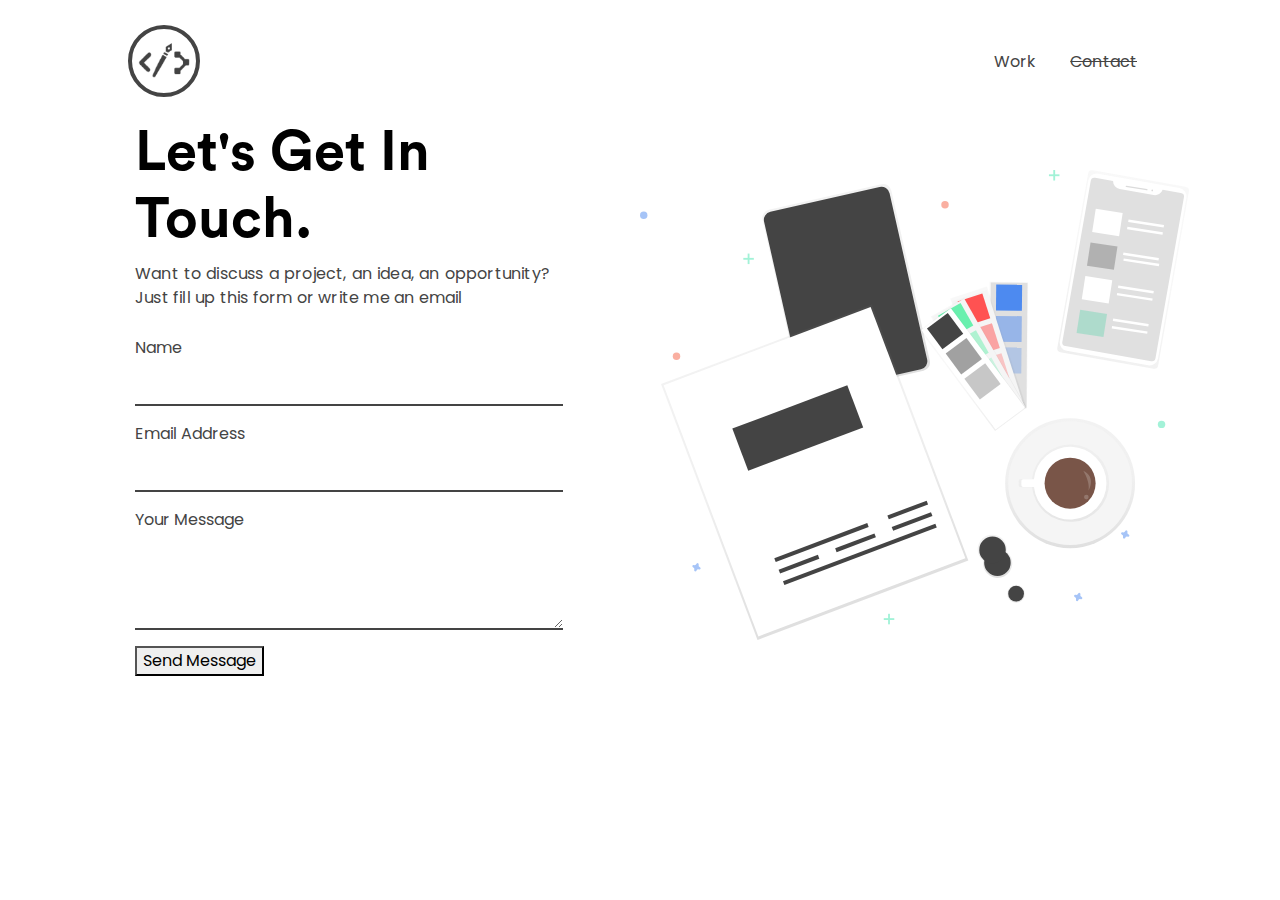
==== contact.html @ 95e2fcd9 "Initial commit of the first version" ====
<html>

<head>
    <script async src="https://www.googletagmanager.com/gtag/js?id=UA-159411627-1"></script>
    <script>
        window.dataLayer = window.dataLayer || [];

        function gtag() {
            dataLayer.push(arguments);
        }
        gtag('js', new Date());

        gtag('config', 'UA-159411627-1');
    </script>
    <link rel="stylesheet" href="https://cdnjs.cloudflare.com/ajax/libs/animate.css/3.7.2/animate.min.css">
    <link rel="stylesheet" href="https://stackpath.bootstrapcdn.com/bootstrap/4.4.1/css/bootstrap.min.css">
    <link rel="stylesheet" href="style.css">
    <meta charset="utf-8">
    <meta name="viewport" content="width=device-width, initial-scale=1.0, shrink-to-fit=yes">
    <meta charset="utf-8" />
    <link rel="stylesheet" href="https://use.fontawesome.com/releases/v5.5.0/css/all.css"
        integrity="sha384-B4dIYHKNBt8Bc12p+WXckhzcICo0wtJAoU8YZTY5qE0Id1GSseTk6S+L3BlXeVIU" crossorigin="anonymous">
    <meta name="Description"
        content="Samy Messara | Android senior developer | Mobixpert" />
    <title>Contact | Samy Messara</title>
    <link rel="icon" type="image/png" href="assets/img/favicon.png">
</head>

<body id="contact-body" style="overflow-x: hidden;">
    <div>
        <nav class="nav-desk">
            <center>
                <div class="nav-logo">
                    <a href="index.html"><img id="logo" src="assets/img/logo2.png"></a>
                </div>
                <div class="nav-items">
                    <ul>
                        <li><span><a href="work.html">Work</a></span></li>
                        <li><span><a href="#" style="text-decoration: line-through;">Contact</a></span></li>
                    </ul>
                </div>

            </center>
        </nav>
        <div class="animated fadeIn row" style="width:100vw;animation-duration: 1.5s;">
            <div class="col-md-6" id="left-hero">
                <h1 class="hero-tag contact-hero animated fadeInLeft">Let's Get In Touch.</h1>
                <p class="hero-des contact-des animated fadeIn delay-1s">Want to discuss a project, an idea, an
                    opportunity? Just fill up this
                    form or write me an email <a target="_blank" href="mailto:messara.samy@gmail.com"><i
                            class="fas fa-envelope"></i></a>
                </p>
                <form class="input-container" method="POST"
                    action="https://formspree.io/f/xaykerdr">
                    <div class="form-group"><label for="name">Name</label><input type="text" name="name" id="name"
                            class="form-control" required=""></div>
                    <div class="form-group"><label for="email">Email Address</label><input type="email" name="email"
                            id="email" class="form-control" required=""></div>
                    <div class="form-group"><label for="message">Your Message</label><textarea rows="3" id="message"
                            name="message" class="form-control" required=""></textarea></div>
                    <button type="submit" class="submit animated bounce delay-4s learn-btn">
                        Send Message
                    </button>
                    <div style="display:none;" id="thankyou_message">
                        <h2>
                            <em>Thanks</em> for contacting us!
                            We will get back to you soon!
                        </h2>
                    </div>
                </form>
                <br>

            </div>

            <div class="col-md-6" id="hero-right">
                <img class="animated fadeInRight" id="hero-img" src="assets/img/contact.svg">
            </div>

        </div>
        <div class="footer-full animated fadeIn delay-2s">
            <div id="contact-social" class="social-icons" style="display: inline;">
                <a target="_blank" href="mailto:messara.samy@gmail.com"><i class="fas fa-envelope"></i></a>
                <a target="_blank" href="https://github.com/Smessara"><i class="fab fa-github"></i></a>
                <a target="_blank" href="https://www.linkedin.com/in/samymessara"><i class="fab fa-linkedin"></i></a>
            </div>
        </div>
    </div>
    <div class="menu-wrap">
        <input type="checkbox" class="toggler">
        <div class="hamburger">
            <div></div>
        </div>
        <div class="menu">
            <div>
                <div>
                    <ul>
                        <li><a href="index.html">Home</a></li>
                        <li><a href="work.html">Work</a></li>
                        <li><a disabled href="#" style="text-decoration: line-through;">Contact</a></li>
                    </ul>
                </div>
            </div>
        </div>
    </div>
</body>

</html>
---- style.css ----
@import url('https://fonts.googleapis.com/css?family=Poppins&display=swap');

@font-face {
    font-family: CircularStd;
    src: url(assets/fonts/CircularStd-Bold.eot);
    src: url("assets/fonts/CircularStd-Bold.eot?#iefix") format("embedded-opentype"), url("assets/fonts/CircularStd-Bold.woff") format("woff"), url("assets/fonts/CircularStd-Bold.ttf") format("truetype"), url("assets/fonts/CircularStd-Bold.svg#bcc26993292869431e54c666aafa8fcd") format("svg");
}

:root {
    --primary-color: none;
    --overlay-color: rgba(255, 255, 255, 0.9);
    --menu-speed: 0.75s;
    --light-text-color: #444;
    --black-color: #000;
    --white-color: #fff;
    --hero-color: black;
}
.work-hero-card{
    display: block;
    margin:0 auto;
    width:80%;
    background: #fff;
    align-items: center;
    padding:0;
    /* border-radius: 10px; */
    padding-bottom: 15px;
    /* border:1px solid #44444450; */
    box-shadow: 1px 1px 20px #00000025;
    cursor: pointer;
    transition: all 1s;
    height: 100%;
    
}
#work-text{
    text-align: center;
    font-size: 1.5em;
    margin-top: 20px;
}
.work-hero-card h1{
    padding-top: 20px;
    text-align: center;
    font-size: 0.8em;
    font-weight: bold;
}
.work-hero-card:hover{
    width:85%;
    box-shadow: 0px 0px 20px #88888875;
    animation:zoom 1s;
    /* filter: none; */
}
.work-card-hero-img{
    width:100%;
    display: block;
    /* border:1px solid #44444450; */
    /* border-radius: 10px; */
    border-bottom: none;
    margin:0 auto;
    left:0;
    right: 0;
}
.work-double-row{
    padding-left:120px;
    padding-right: 120px;
    margin-top: 80px;
}
.project-star {
    position: absolute;
    background: #ffff0080;
    border-radius: 50px;
    padding: 2px 6px;
    font-size: 0.8em;
    top: 40px;
    right: 0;
}

.project-star-mobile {
    display: none;
    background: #ffff0080;
    border-radius: 50px;
    padding: 2px 6px;
    width: 50%;
    margin-bottom: 10px;
    text-align: center;
    font-size: 0.8em;

}

#work-row {
    padding-left: 135px;
    padding-right: 135px;
    width: 100vw;
}

.work-hero {
    /* border:2px solid #444; */
    border-radius: 10px;
    /* box-shadow: 0px 0px 5px #444; */
    width: 90%;
    transition: width 1s;
}
.work-hero:hover{
    width: 95%;
}

.work-des {
    padding-top: 40px;

}

.work-des h1 {
    font-weight: bold;
}

.work-des p {
    text-align: justify;
    font-weight: 100;
}

.work-hero-img {
    width: 100%;
    border-radius: 10px;
}

.technologies h2 {
    font-size: 0.8em;
    font-weight: bold;
}

.tech-stack {
    cursor: pointer;
    margin-right: 10px;
    background: #f2f2f2;
    padding: 2px 4px;
    font-size: 0.8em;
    transition: background 1s;
}

.tech-stack:hover {
    background: beige;
}

.featured {
    margin-top: 10px;
}

.partners {
    /* background:#f2f2f2; */
    height: 50px;
    margin-right: 20px;
}

#partner-logo {
    height: 40px;
    cursor: pointer;
    transition: all 1s;
}

#partner-logo:hover {
    box-shadow: 0px 0px 10px #444;
}

.work-read {
    float: right;
    font-size: 0.8em;
}

.work-read:hover {
    background: #444;
    color: white !important;
    border: 2px solid #444 !important;
}

body {
    font-family: 'Poppins', sans-serif;
    color: var(--light-text-color);
    overflow-x: hidden;
}

.comingsoon h1 {
    font-size: 3em;
}

.comingsoon {
    position: absolute;
    margin: auto;
    top: 0;
    /* background: white; */
    text-align: center;
    right: 0;
    bottom: 0;
    left: 0;
    /* width: 40em; */
    height: 10em;
    animation: opac 0.1s ease-in-out 5;
}

.comingsoon a {
    color: #444;
    font-weight: bold;
    text-decoration: none;
    transition: font-size 1s;
}

.comingsoon a:hover {
    color: #a4c639;
    font-size: 1.5em;
}

.social-icons a {
    color: var(--light-text-color);
    text-decoration: none;
    transition: all 1s;
}

.social-icons a:hover {
    color: #a4c639;
}

li span a {
    color: #444;
    text-decoration: none;

}

li span a:hover {
    color: #444;
    text-decoration: none;
}

.copyright-legal {
    font-size: 1.1em;
    color: #444;
    letter-spacing: 0px;
    text-align: left;
}

.legal-links {
    text-decoration: none;
    font-weight: bold;
    transition: all 1s;
}

.legal-links:hover {
    text-decoration: none;
    color: #a4c639;
}

.legal a,
.legal a:hover,
.legal a:active {
    color: #444;
    text-decoration: none;
}

.privacy-policy h1 {
    font-size: 2.5em;
    /* font-family: 'CircularStd'; */
    font-weight: bold;
    letter-spacing: 0.1rem;
}

.privacy-policy h2 {
    font-size: 25px;
    font-family: 'CircularStd';
    /* letter-spacing: 0.1rem; */
}

.legal-des {
    text-align: justify;
    font-weight: 500;
}

.legal-des strong {
    /* font-size: 1.1em; */
    font-weight: 900;
}

.privacy-policy p {
    padding-right: 13vw;
    letter-spacing: 0.8px;
}

.nav-desk {
    height: 10vh;
    /* position: fixed; */
    display: block;
    width: 80vw;
    margin: auto;

    margin-top: 20px;
    left: 0;
    right: 0;
    /* background: black; */
}

.nav-logo {
    height: 100%;
    float: left;


}



.menu-wrap {
    position: fixed;
    top: 50px;
    right: 50px;
    z-index: 1;
    display: none;
}

.menu-wrap .toggler {
    position: absolute;
    top: 0px;
    right: 0;
    z-index: 2;
    cursor: pointer;
    width: 50px;
    height: 50px;
    opacity: 0;
}

.menu-wrap .hamburger {
    position: absolute;
    top: 0;
    right: 0;
    z-index: 1;
    width: 60px;
    height: 60px;
    padding: 1rem;
    background: var(--primary-color);
    display: flex;
    align-items: center;
    justify-content: center;
}

/* Hamburger Line */
.menu-wrap .hamburger>div {
    position: relative;
    flex: none;
    width: 100%;
    height: 2px;
    z-index: 1;
    background: black;
    display: flex;
    align-items: center;
    justify-content: center;
    transition: all 0.4s ease;
}

/* Hamburger Lines - Top & Bottom */
.menu-wrap .hamburger>div::before,
.menu-wrap .hamburger>div::after {
    content: '';
    position: absolute;
    z-index: 1;
    top: -10px;
    width: 100%;
    height: 2px;
    background: inherit;
}

/* Moves Line Down */
.menu-wrap .hamburger>div::after {
    top: 10px;
}

/* Toggler Animation */
.menu-wrap .toggler:checked+.hamburger>div {
    transform: rotate(135deg);
}

/* Turns Lines Into X */
.menu-wrap .toggler:checked+.hamburger>div:before,
.menu-wrap .toggler:checked+.hamburger>div:after {
    top: 0;
    transform: rotate(90deg);
}

/* Rotate On Hover When Checked */
.menu-wrap .toggler:checked:hover+.hamburger>div {
    transform: rotate(225deg);
}

/* Show Menu */
.menu-wrap .toggler:checked~.menu {
    visibility: visible;
}

.menu-wrap .toggler:checked~.menu>div {
    transform: scale(1);
    transition-duration: var(--menu-speed);
}

.menu-wrap .toggler:checked~.menu>div>div {
    opacity: 1;
    transition: opacity 0.4s ease 0.4s;
}

.menu-wrap .menu {
    position: fixed;
    top: 0;
    right: 0;
    width: 100%;
    height: 100%;
    z-index: 1;
    visibility: hidden;
    overflow: hidden;
    display: flex;
    align-items: center;
    justify-content: center;
}

.menu-wrap .menu>div {
    background: var(--overlay-color);
    border-radius: 50%;
    width: 200vw;
    height: 200vw;
    display: flex;
    flex: none;
    align-items: center;
    justify-content: center;
    transform: scale(0);
    transition: all 0.4s ease;
}

.menu-wrap .menu>div>div {
    text-align: center;
    max-width: 90vw;
    max-height: 100vh;
    opacity: 0;
    transition: opacity 0.4s ease;
}

.menu-wrap .menu>div>div>ul>li {
    list-style: none;
    color: var(--white-color);
    font-size: 1.5rem;
    padding: 1rem;
}

.menu-wrap .menu>div>div>ul>li>a {
    color: inherit;
    text-decoration: none;
    transition: color 0.4s ease;
}


.legal {
    position: absolute;
    bottom: 25px;
    right: 25px;
}


.hero-tag {
    margin-top: 20vh;
    text-align: left;
    font-size: 4.5em;
    font-weight: bold;
    color: var(--hero-color);
    font-family: 'CircularStd', sans-serif;
}

.contact-hero {
    margin-top: 0vh;
    font-size: 3.5em;
}

.hero-des {
    padding-right: 60px;
    text-align: justify;
    /* font-weight: 800; */
    letter-spacing: 1.2;
}

.contact-des {
    letter-spacing: 0.2;
}

.input-container {
    padding: 10px 0px;
}

.form-group {
    margin-bottom: 1rem;
}

label {
    display: inline-block;
    margin-bottom: 0.5rem;
}

.form-control {
    height: calc(2.25rem + 2px);
    padding: .5rem .75rem;
    width: 90%;
    font-size: 1rem;
    line-height: 1.5;
    color: #495057;
    background: none;
    border: none;
    border-bottom: 2px solid #444;
    border-radius: 0rem;
    transition: all .5s ease-in-out;
    outline: none;
}

.form-control:focus {
    outline: none;
    border-bottom: 2px solid #a4c639;
    box-shadow: none;
}

.form-control:hover {
    background: whitesmoke;
}

/* input:focus, textarea:focus, select:focus{
    outline: none;
} */
.contact-btn {
    padding: 5px 10px;
    background: var(--light-text-color);
    color: white;
    border: 2px solid var(--light-text-color);
    letter-spacing: 0.1;
    transition: all 1s;
}

.contact-des a {
    text-decoration: none;
    color: #444;
    transition: color 1s;
}

.contact-des a:hover {
    color: blue;
}

.contact-btn:hover {
    background: #a4c639;
    border: 2px solid #a4c639;
}

#hero-img {
    margin-top: 50px;
    width: 90%;
}

#left-hero {
    padding-left: 150px;
}

#logo {
    margin-top: 5px;
    height: 80%;
    padding: 6px;
    border: 4px solid #444;
    border-radius: 50%;
}

/* .nav-items{
    color:black;
    float:right;
} */
ul {
    float: right;
    /* color:white; */
    list-style: none;
    padding: 30px 0px;
}

li {
    /* text-transform: uppercase; */
    display: inline;
    font-size: 16px;
    letter-spacing: 0.1;
    padding: 0px 15px;
}

.social-icons {
    margin-top: 30%;
}

.footer-full {
    width: 80vw;
    margin: 0 auto;
    padding: 30px 10px;
    padding-top: 100px;
    position: relative;
    bottom: 0;
    left: 0;
    right: 0;
}

.footer-credits {
    float: right;
    /* display: inline; */
}

.footer-credits a {
    color: #444;
    font-weight: bold;
    text-decoration: none;
    transition: all 1s;
}

.footer-credits a:hover {
    color: #a4c639;
    text-decoration: none;
    font-weight: bold;
}

.social-icons i {
    font-size: 2em;
    /* font-weight: 100; */
    padding: 0px 5px;
}

li span {
    position: relative;
    /* display: block; */
    cursor: pointer;
}

li span:before,
li span:after {
    content: '';
    position: absolute;
    width: 0%;
    height: 1px;
    top: 50%;
    margin-top: -0.5px;
    background: var(--black-color);
}

li span:before {
    left: -2.5px;
}

li span:after {
    right: 2.5px;
    background: var(--black-color);
    transition: width 0.8s cubic-bezier(0.22, 0.61, 0.36, 1);
}

.footer-full {
    padding-top: 60px;
}

li span:hover:before {
    background: var(--black-color);
    width: 100%;
    transition: width 0.5s cubic-bezier(0.22, 0.61, 0.36, 1);
}

li span:hover:after {
    background: transparent;
    width: 100%;
    transition: 0s;
}

#index-body {
    /* background: url('assets/img/mobile.png'); */
    background-size: cover;
    background-repeat: no-repeat;
    background-position: center;
}

/* Tablets */
@media (min-width: 768px) and (max-width: 1024px) {
    #left-hero {
        padding-left: 80px;
        flex: 0 0 100% !important;
        max-width: 100% !important;

    }

    #work-row {
        padding-left: 50px;
        padding-right: 50px;
    }

    .work-hero {
        width: 100%;
    }

    #hero-right {
        display: none;
    }
    .work-double-row{
        padding-left: 30px;
        padding-right: 30px;
    }
    #index-body {
/*         background: url('assets/img/mobile.png'); */
        background-size: cover;
        background-repeat: no-repeat;
        background-position: center;
        height: 100vh;
        width: 100vw;
    }
    /* .work-double-row{
        padding-left: 50px;
        padding-right: 50px;
    } */

}

/* #logo {
    display: none;
} */

@media only screen and (max-width: 768px) {

    /* For mobile phones: */
    .nav-items {
        width: 0;
        height: 0;
        display: none;
    }
    .work-double-row{
        padding:30px 20px;
        padding-bottom: 0;
    }
    .work-hero-card{
        width:100%;
        margin-bottom: 25px;
    }
    #row-3{
        margin-top: 0px;
        padding:0 20px;
    }
    #index-body {
/*         background: url('assets/img/mobile.png'); */
        background-size: cover;
        background-repeat: no-repeat;
        background-position: center;
        height: 100vh;
    }

    #left-hero {
        padding-left: 50px;
        ;
    }

    #work-row {
        padding-right: 0;
        padding-left: 30px;
    }

    .work-des h1 {
        text-align: center;
    }

    .work-read {
        float: none;
    }

    #logo {
        display: none;
        /* height: 65%;
        margin-top: 28px; */
    }

    .hero-tag {
        margin-top: 5vh;
        font-size: 4em;
    }

    #hero-right {
        display: none;
    }

    .hero-des {
        padding-right: 30px;
    }

    .menu-wrap {
        display: block;
    }

    .menu ul li {
        display: block !important;
    }

    .menu ul li a {
        color: var(--black-color) !important;
    }

    .menu-wrap .hamburger {
        z-index: 2;
    }

    .menu-wrap .toggler {
        z-index: 3;
    }

    .contact-hero {
        margin-top: 10vh;
    }

    .footer-full {
        text-align: center;
        padding-top: 40px !important;
    }

    #contact-social {
        margin-top: 10%;
    }

    .footer-credits {
        display: block;
        text-align: center;
        padding-top: 10px;
        float: none;
    }

    #legal-hero {
        margin-top: 5vh !important;
        text-align: left;
    }

    #legal-hero-des {
        padding-right: 10px;
        text-align: left;
        font-size: 0.8em;
    }

    .privacy-policy p {
        padding-right: 1vw;
        /* text-align: left; */
    }

    .project-star {
        display: none;
    }

    .project-star-mobile {
        display: block;
    }
}


::-webkit-scrollbar {
    width: 5px;
}

/* Track */
::-webkit-scrollbar-track {
    background: white;

}

/* Handle */
::-webkit-scrollbar-thumb {
    background: #444;
    border-radius: 50px;

}

/* Handle on hover */
::-webkit-scrollbar-thumb:hover {
    background: #555;

}
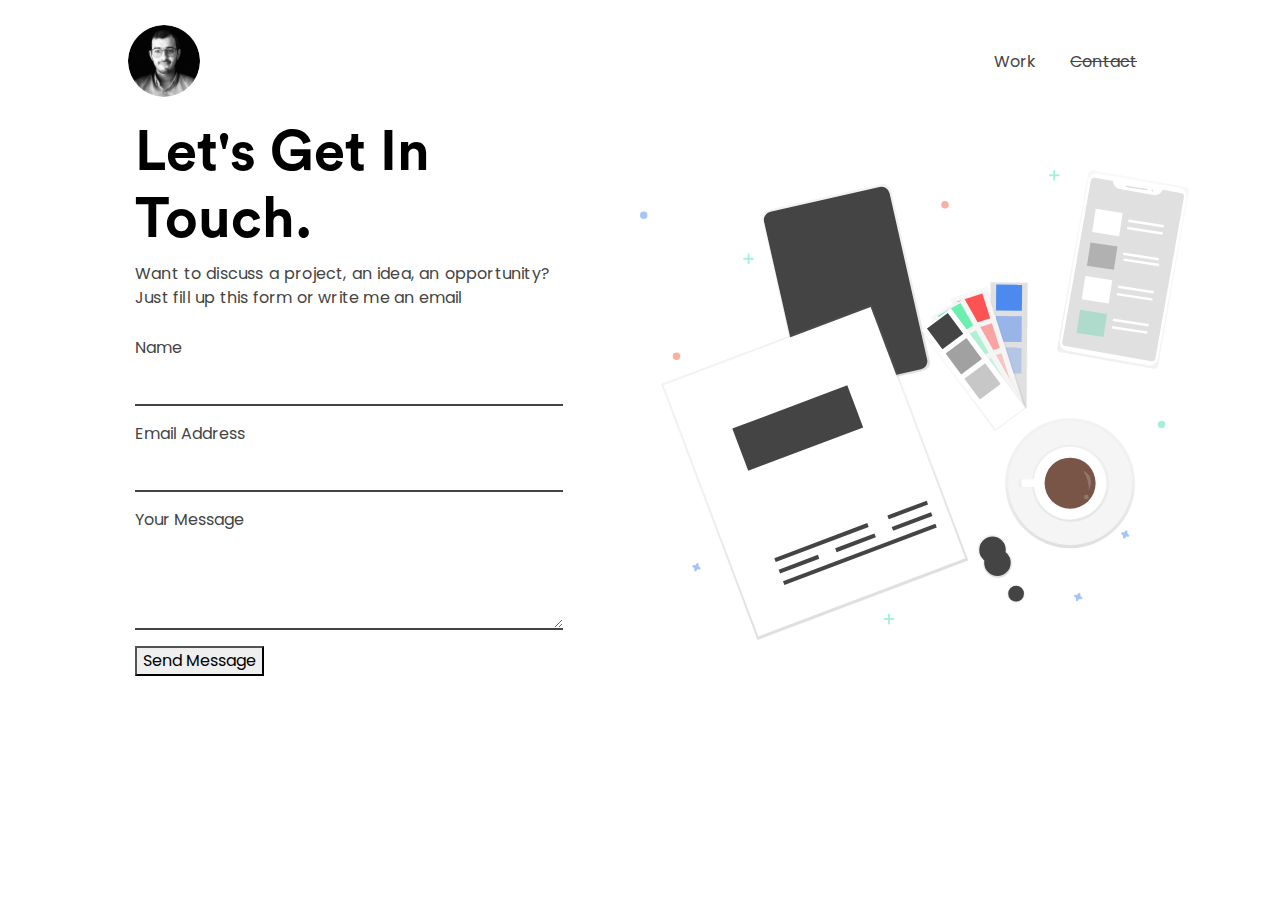
==== commit 5d411343: "Update home logo" ====
--- a/contact.html
+++ b/contact.html
@@ -31,7 +31,7 @@
         <nav class="nav-desk">
             <center>
                 <div class="nav-logo">
-                    <a href="index.html"><img id="logo" src="assets/img/logo2.png"></a>
+                    <a href="index.html"><img id="logo" src="assets/img/favicon.png"></a>
                 </div>
                 <div class="nav-items">
                     <ul>
--- a/style.css
+++ b/style.css
@@ -556,8 +556,6 @@
 #logo {
     margin-top: 5px;
     height: 80%;
-    padding: 6px;
-    border: 4px solid #444;
     border-radius: 50%;
 }
 
